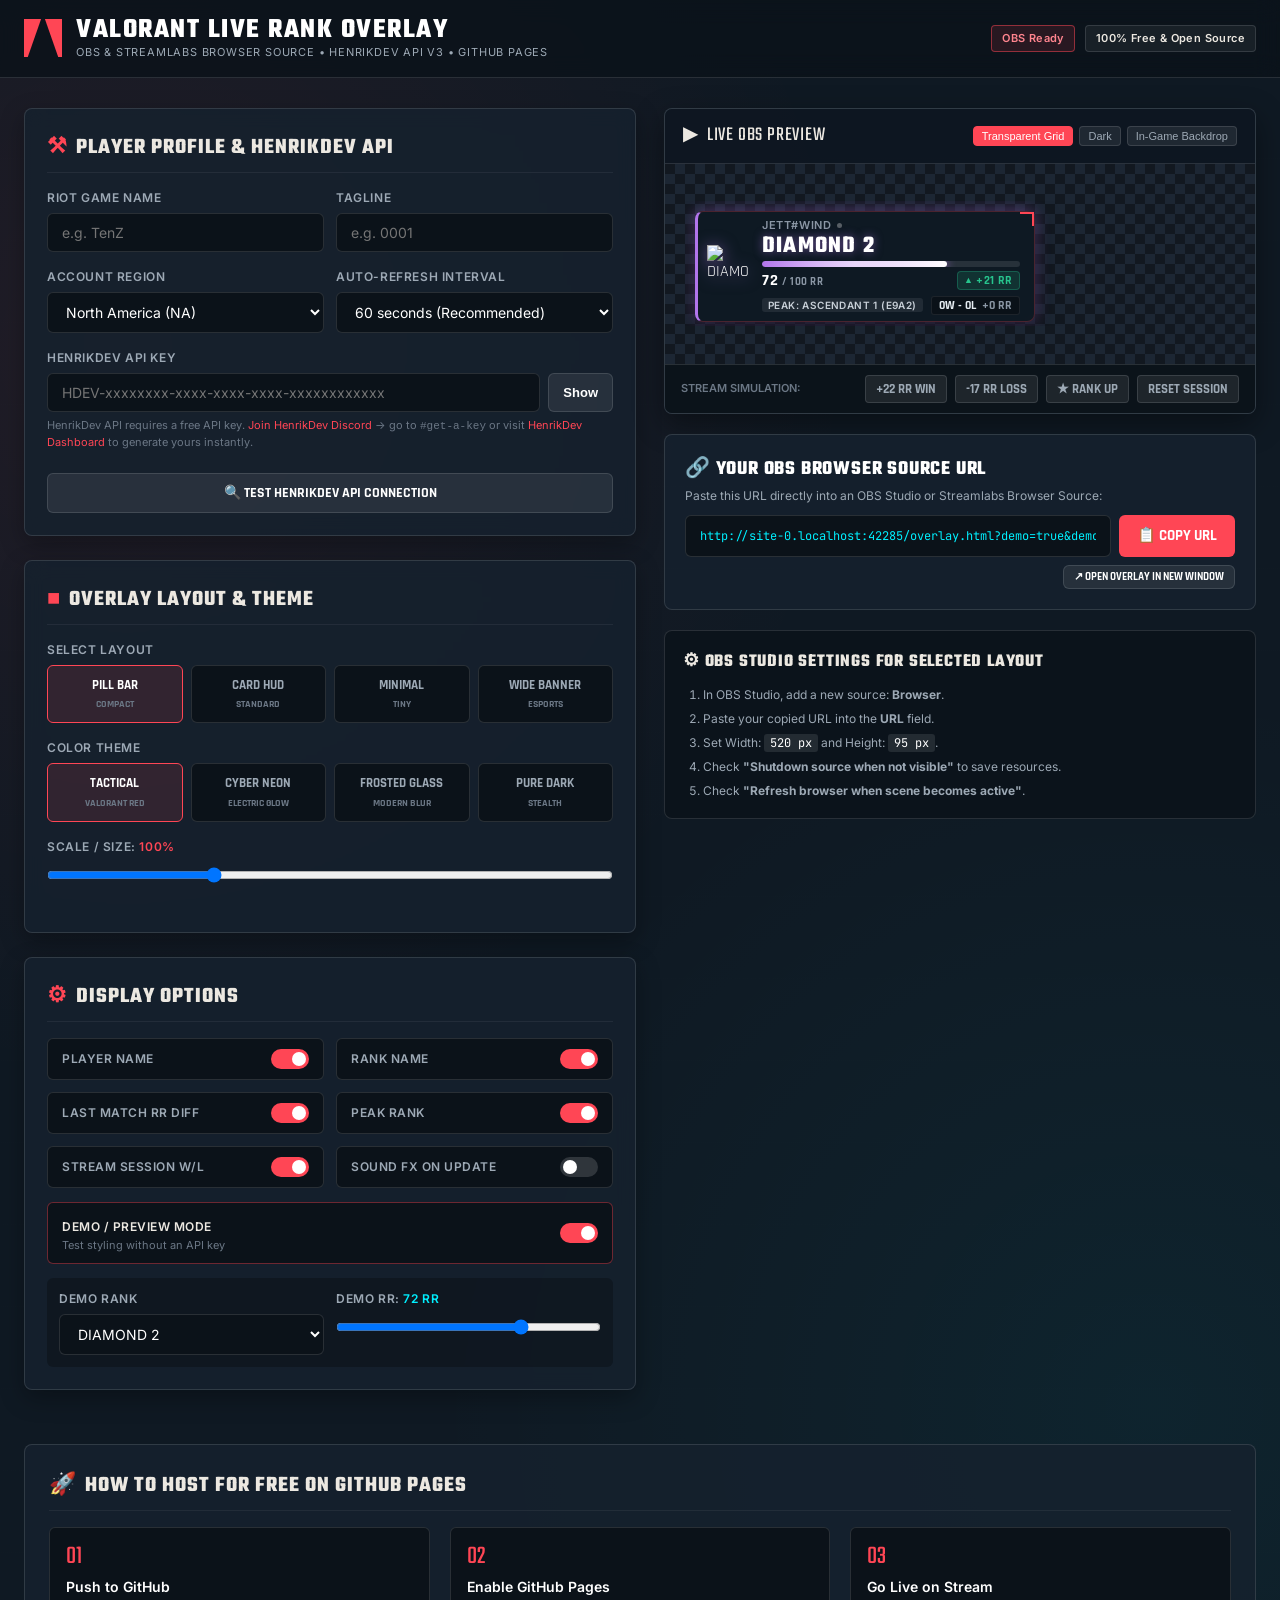
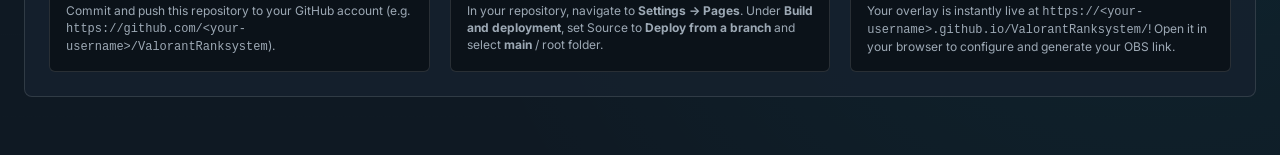
==== index.html @ 6045803f "Initial commit: Valorant live rank overlay for GitHub Pages" ====
<!DOCTYPE html>
<html lang="en">
<head>
  <meta charset="UTF-8">
  <meta name="viewport" content="width=device-width, initial-scale=1.0">
  <title>Valorant Live Rank Overlay - OBS Stream Setup</title>
  <link rel="stylesheet" href="css/dashboard.css">
</head>
<body>

  <!-- Top Navigation Header -->
  <header class="app-header">
    <div class="header-container">
      <div class="brand-group">
        <div class="brand-icon"></div>
        <div class="brand-text">
          <h1>VALORANT LIVE RANK OVERLAY</h1>
          <p>OBS & Streamlabs Browser Source &bull; HenrikDev API v3 &bull; GitHub Pages</p>
        </div>
      </div>
      <div class="header-badges">
        <span class="badge-tag highlight">OBS Ready</span>
        <span class="badge-tag">100% Free & Open Source</span>
      </div>
    </div>
  </header>

  <!-- Main Dashboard Layout -->
  <main class="dashboard-grid">
    
    <!-- LEFT COLUMN: SETTINGS & CUSTOMIZATION -->
    <div class="settings-column">

      <!-- Section 1: Player Profile & API Key -->
      <section class="card-section">
        <h2 class="card-title">
          <span class="card-title-icon">&#9874;</span> Player Profile &amp; HenrikDev API
        </h2>

        <div class="form-row">
          <div class="form-group">
            <label class="form-label" for="input-name">Riot Game Name</label>
            <input type="text" id="input-name" class="form-input" placeholder="e.g. TenZ" autocomplete="off">
          </div>
          <div class="form-group">
            <label class="form-label" for="input-tag">Tagline</label>
            <input type="text" id="input-tag" class="form-input" placeholder="e.g. 0001" autocomplete="off">
          </div>
        </div>

        <div class="form-row">
          <div class="form-group">
            <label class="form-label" for="select-region">Account Region</label>
            <select id="select-region" class="form-select">
              <option value="na" selected>North America (NA)</option>
              <option value="eu">Europe (EU)</option>
              <option value="ap">Asia Pacific (AP)</option>
              <option value="kr">Korea (KR)</option>
              <option value="latam">Latin America (LATAM)</option>
              <option value="br">Brazil (BR)</option>
            </select>
          </div>
          <div class="form-group">
            <label class="form-label" for="select-refresh">Auto-Refresh Interval</label>
            <select id="select-refresh" class="form-select">
              <option value="30">30 seconds (Fast)</option>
              <option value="60" selected>60 seconds (Recommended)</option>
              <option value="120">2 minutes</option>
              <option value="300">5 minutes</option>
            </select>
          </div>
        </div>

        <div class="form-group">
          <label class="form-label" for="input-key">HenrikDev API Key</label>
          <div class="input-with-button">
            <input type="password" id="input-key" class="form-input" placeholder="HDEV-xxxxxxxx-xxxx-xxxx-xxxx-xxxxxxxxxxxx" autocomplete="off">
            <button type="button" id="btn-toggle-key" class="input-btn">Show</button>
          </div>
          <span class="input-hint">
            HenrikDev API requires a free API key. 
            <a href="https://discord.gg/X3GaVkX2YN" target="_blank" rel="noopener">Join HenrikDev Discord</a> &rarr; go to <code>#get-a-key</code> or visit 
            <a href="https://api.henrikdev.xyz/dashboard/" target="_blank" rel="noopener">HenrikDev Dashboard</a> to generate yours instantly.
          </span>
        </div>

        <button type="button" id="btn-test-api" class="btn-secondary" style="width: 100%; margin-top: 6px;">
          &#128269; Test HenrikDev API Connection
        </button>

        <div id="test-status-box" class="test-status-box"></div>
      </section>

      <!-- Section 2: Layout & Theme -->
      <section class="card-section">
        <h2 class="card-title">
          <span class="card-title-icon">&#9632;</span> Overlay Layout &amp; Theme
        </h2>

        <div class="form-group">
          <label class="form-label">Select Layout</label>
          <div class="radio-cards-grid">
            <label class="radio-card">
              <input type="radio" name="layout" value="pill" checked>
              <div class="radio-card-content">
                <span>Pill Bar</span>
                <span class="radio-card-desc">Compact</span>
              </div>
            </label>
            <label class="radio-card">
              <input type="radio" name="layout" value="card">
              <div class="radio-card-content">
                <span>Card HUD</span>
                <span class="radio-card-desc">Standard</span>
              </div>
            </label>
            <label class="radio-card">
              <input type="radio" name="layout" value="minimal">
              <div class="radio-card-content">
                <span>Minimal</span>
                <span class="radio-card-desc">Tiny</span>
              </div>
            </label>
            <label class="radio-card">
              <input type="radio" name="layout" value="wide">
              <div class="radio-card-content">
                <span>Wide Banner</span>
                <span class="radio-card-desc">Esports</span>
              </div>
            </label>
          </div>
        </div>

        <div class="form-group">
          <label class="form-label">Color Theme</label>
          <div class="radio-cards-grid">
            <label class="radio-card">
              <input type="radio" name="theme" value="tactical" checked>
              <div class="radio-card-content">
                <span>Tactical</span>
                <span class="radio-card-desc">Valorant Red</span>
              </div>
            </label>
            <label class="radio-card">
              <input type="radio" name="theme" value="neon">
              <div class="radio-card-content">
                <span>Cyber Neon</span>
                <span class="radio-card-desc">Electric Glow</span>
              </div>
            </label>
            <label class="radio-card">
              <input type="radio" name="theme" value="glass">
              <div class="radio-card-content">
                <span>Frosted Glass</span>
                <span class="radio-card-desc">Modern Blur</span>
              </div>
            </label>
            <label class="radio-card">
              <input type="radio" name="theme" value="dark">
              <div class="radio-card-content">
                <span>Pure Dark</span>
                <span class="radio-card-desc">Stealth</span>
              </div>
            </label>
          </div>
        </div>

        <div class="form-group">
          <label class="form-label" for="slider-scale">Scale / Size: <span id="scale-display" style="color: var(--val-red);">100%</span></label>
          <input type="range" id="slider-scale" min="0.8" max="1.5" step="0.05" value="1.0" class="form-input" style="padding: 4px;">
        </div>
      </section>

      <!-- Section 3: Elements Display Toggles -->
      <section class="card-section">
        <h2 class="card-title">
          <span class="card-title-icon">&#9881;</span> Display Options
        </h2>

        <div class="toggle-grid">
          <div class="toggle-item">
            <span class="toggle-label">Player Name</span>
            <label class="switch">
              <input type="checkbox" id="toggle-name" checked>
              <span class="slider"></span>
            </label>
          </div>

          <div class="toggle-item">
            <span class="toggle-label">Rank Name</span>
            <label class="switch">
              <input type="checkbox" id="toggle-rank-name" checked>
              <span class="slider"></span>
            </label>
          </div>

          <div class="toggle-item">
            <span class="toggle-label">Last Match RR Diff</span>
            <label class="switch">
              <input type="checkbox" id="toggle-delta" checked>
              <span class="slider"></span>
            </label>
          </div>

          <div class="toggle-item">
            <span class="toggle-label">Peak Rank</span>
            <label class="switch">
              <input type="checkbox" id="toggle-peak" checked>
              <span class="slider"></span>
            </label>
          </div>

          <div class="toggle-item">
            <span class="toggle-label">Stream Session W/L</span>
            <label class="switch">
              <input type="checkbox" id="toggle-session" checked>
              <span class="slider"></span>
            </label>
          </div>

          <div class="toggle-item">
            <span class="toggle-label">Sound FX on Update</span>
            <label class="switch">
              <input type="checkbox" id="toggle-sound">
              <span class="slider"></span>
            </label>
          </div>
        </div>

        <!-- Demo Mode Toggle & Sub-options -->
        <div class="toggle-item" style="margin-top: 14px; border-color: rgba(255, 70, 85, 0.4);">
          <div>
            <span class="toggle-label" style="color: var(--val-cream);">Demo / Preview Mode</span>
            <span class="input-hint" style="margin: 0;">Test styling without an API key</span>
          </div>
          <label class="switch">
            <input type="checkbox" id="toggle-demo" checked>
            <span class="slider"></span>
          </label>
        </div>

        <div id="demo-controls-group" style="margin-top: 14px; background: rgba(0,0,0,0.25); padding: 12px; border-radius: 6px;">
          <div class="form-row">
            <div class="form-group" style="margin-bottom: 0;">
              <label class="form-label" for="select-demo-tier">Demo Rank</label>
              <select id="select-demo-tier" class="form-select"></select>
            </div>
            <div class="form-group" style="margin-bottom: 0;">
              <label class="form-label" for="slider-demo-rr">Demo RR: <span id="demo-rr-display" style="color: var(--accent-cyan);">72 RR</span></label>
              <input type="range" id="slider-demo-rr" min="0" max="100" value="72" class="form-input" style="padding: 4px;">
            </div>
          </div>
        </div>
      </section>

    </div>

    <!-- RIGHT COLUMN: LIVE STREAMER PREVIEW & OBS URL -->
    <div class="preview-column">
      <div class="preview-sticky">
        
        <!-- Live Preview Container -->
        <div class="preview-wrapper">
          <div class="preview-header">
            <div class="preview-title">
              <span>&#9654;</span> LIVE OBS PREVIEW
            </div>
            <div class="preview-bg-toggles">
              <button type="button" class="preview-bg-btn active" data-bg="checker">Transparent Grid</button>
              <button type="button" class="preview-bg-btn" data-bg="dark">Dark</button>
              <button type="button" class="preview-bg-btn" data-bg="game">In-Game Backdrop</button>
            </div>
          </div>

          <div id="preview-canvas" class="preview-canvas bg-checker">
            <!-- Overlay Preview Frame -->
            <iframe id="preview-iframe" src="overlay.html?demo=true" style="border: none; background: transparent; overflow: hidden;" scrolling="no"></iframe>
          </div>

          <!-- Simulation Actions -->
          <div class="sim-toolbar">
            <span style="font-size: 11px; text-transform: uppercase; color: var(--text-muted); font-weight: 600;">Stream Simulation:</span>
            <div class="sim-btn-group">
              <button type="button" id="btn-sim-gain" class="sim-btn" title="Simulate +22 RR Match Win">+22 RR Win</button>
              <button type="button" id="btn-sim-loss" class="sim-btn" title="Simulate -17 RR Match Loss">-17 RR Loss</button>
              <button type="button" id="btn-sim-rankup" class="sim-btn" title="Simulate Rank Up Celebration">&#9733; Rank Up</button>
              <button type="button" id="btn-reset-session" class="sim-btn" title="Reset Session Stats">Reset Session</button>
            </div>
          </div>
        </div>

        <!-- Generated OBS Browser Source URL Box -->
        <div class="url-generator-box">
          <h3 style="font-family: 'Teko', sans-serif; font-size: 20px; text-transform: uppercase; letter-spacing: 0.8px;">
            &#128279; Your OBS Browser Source URL
          </h3>
          <p style="font-size: 12px; color: var(--text-secondary); margin-top: 2px;">
            Paste this URL directly into an OBS Studio or Streamlabs Browser Source:
          </p>
          <div class="url-display-wrap">
            <input type="text" id="generated-url" class="url-input" readonly value="">
            <button type="button" id="btn-copy-url" class="copy-btn">&#128203; Copy URL</button>
          </div>
          <div style="display: flex; justify-content: flex-end; margin-top: 8px;">
            <button type="button" id="btn-open-tab" class="btn-secondary" style="font-size: 11px; padding: 4px 10px;">
              &#8599; Open Overlay in New Window
            </button>
          </div>
        </div>

        <!-- OBS Setup Quick Guide -->
        <div class="obs-guide-box">
          <h4>&#9881; OBS Studio Settings for Selected Layout</h4>
          <ol class="obs-steps-list">
            <li>In OBS Studio, add a new source: <strong>Browser</strong>.</li>
            <li>Paste your copied URL into the <strong>URL</strong> field.</li>
            <li>Set Width: <code id="obs-width-text">520 px</code> and Height: <code id="obs-height-text">95 px</code>.</li>
            <li>Check <strong>"Shutdown source when not visible"</strong> to save resources.</li>
            <li>Check <strong>"Refresh browser when scene becomes active"</strong>.</li>
          </ol>
        </div>

      </div>
    </div>

  </main>

  <!-- BOTTOM: GITHUB PAGES DEPLOYMENT GUIDE -->
  <section class="deploy-section">
    <div class="deploy-card">
      <h2 class="card-title">
        <span class="card-title-icon">&#128640;</span> How to Host for Free on GitHub Pages
      </h2>
      <div class="deploy-grid">
        <div class="deploy-step">
          <div class="step-num">01</div>
          <h4>Push to GitHub</h4>
          <p>Commit and push this repository to your GitHub account (e.g. <code>https://github.com/&lt;your-username&gt;/ValorantRanksystem</code>).</p>
        </div>
        <div class="deploy-step">
          <div class="step-num">02</div>
          <h4>Enable GitHub Pages</h4>
          <p>In your repository, navigate to <strong>Settings &rarr; Pages</strong>. Under <strong>Build and deployment</strong>, set Source to <strong>Deploy from a branch</strong> and select <strong>main</strong> / root folder.</p>
        </div>
        <div class="deploy-step">
          <div class="step-num">03</div>
          <h4>Go Live on Stream</h4>
          <p>Your overlay is instantly live at <code>https://&lt;your-username&gt;.github.io/ValorantRanksystem/</code>! Open it in your browser to configure and generate your OBS link.</p>
        </div>
      </div>
    </div>
  </section>

  <!-- Scripts -->
  <script src="js/api.js"></script>
  <script src="js/dashboard.js"></script>
</body>
</html>
---- css/dashboard.css ----
/* ==========================================================================
   Valorant Rank Overlay - Configuration Dashboard Stylesheet
   ========================================================================== */

@import url('https://fonts.googleapis.com/css2?family=Rajdhani:wght@500;600;700&family=Teko:wght@600;700&family=Inter:wght@400;500;600;700&family=JetBrains+Mono:wght@400;600&display=swap');

:root {
  --bg-primary: #0f1923;
  --bg-secondary: #172430;
  --bg-card: rgba(22, 34, 46, 0.85);
  --bg-input: #0b1219;
  --val-red: #ff4655;
  --val-red-hover: #ff5e6b;
  --val-cream: #ece8e1;
  --val-border: rgba(255, 255, 255, 0.12);
  --val-border-active: rgba(255, 70, 85, 0.6);
  --text-primary: #ffffff;
  --text-secondary: #9da9b5;
  --text-muted: #6b7785;
  --accent-cyan: #00f0ff;
  --accent-green: #27c48d;
  --radius: 8px;
}

* {
  box-sizing: border-box;
  margin: 0;
  padding: 0;
}

body {
  background-color: var(--bg-primary);
  background-image: 
    radial-gradient(circle at 10% 20%, rgba(255, 70, 85, 0.08) 0%, transparent 40%),
    radial-gradient(circle at 90% 80%, rgba(0, 240, 255, 0.05) 0%, transparent 40%),
    linear-gradient(rgba(15, 25, 35, 0.94), rgba(15, 25, 35, 0.94)),
    repeating-linear-gradient(0deg, transparent, transparent 40px, rgba(255, 255, 255, 0.015) 40px, rgba(255, 255, 255, 0.015) 41px);
  color: var(--text-primary);
  font-family: 'Inter', sans-serif;
  line-height: 1.5;
  min-height: 100vh;
  padding-bottom: 60px;
}

/* Header */
.app-header {
  border-bottom: 1px solid var(--val-border);
  background: rgba(11, 18, 25, 0.8);
  backdrop-filter: blur(12px);
  position: sticky;
  top: 0;
  z-index: 100;
  padding: 16px 0;
}

.header-container {
  max-width: 1300px;
  margin: 0 auto;
  padding: 0 24px;
  display: flex;
  justify-content: space-between;
  align-items: center;
}

.brand-group {
  display: flex;
  align-items: center;
  gap: 14px;
}

.brand-icon {
  width: 38px;
  height: 38px;
  background: var(--val-red);
  mask: url("data:image/svg+xml,%3Csvg viewBox='0 0 100 100' xmlns='http://www.w3.org/2000/svg'%3E%3Cpolygon points='0,0 45,0 10,100 0,100'/%3E%3Cpolygon points='55,0 100,0 100,100 90,100'/%3E%3C/svg%3E") no-repeat center;
  -webkit-mask: url("data:image/svg+xml,%3Csvg viewBox='0 0 100 100' xmlns='http://www.w3.org/2000/svg'%3E%3Cpolygon points='0,0 45,0 10,100 0,100'/%3E%3Cpolygon points='55,0 100,0 100,100 90,100'/%3E%3C/svg%3E") no-repeat center;
}

.brand-text h1 {
  font-family: 'Teko', sans-serif;
  font-size: 28px;
  letter-spacing: 1.5px;
  line-height: 1;
  text-transform: uppercase;
  color: var(--text-primary);
}

.brand-text p {
  font-size: 11px;
  text-transform: uppercase;
  letter-spacing: 0.8px;
  color: var(--text-secondary);
}

.header-badges {
  display: flex;
  align-items: center;
  gap: 10px;
}

.badge-tag {
  background: rgba(255, 255, 255, 0.06);
  border: 1px solid var(--val-border);
  padding: 4px 10px;
  border-radius: 4px;
  font-size: 11px;
  font-weight: 600;
  color: var(--val-cream);
  letter-spacing: 0.4px;
}

.badge-tag.highlight {
  border-color: rgba(255, 70, 85, 0.5);
  background: rgba(255, 70, 85, 0.12);
  color: #ff858f;
}

/* Main Container */
.dashboard-grid {
  max-width: 1300px;
  margin: 30px auto 0;
  padding: 0 24px;
  display: grid;
  grid-template-columns: 1.1fr 1fr;
  gap: 28px;
  align-items: start;
}

@media (max-width: 1024px) {
  .dashboard-grid {
    grid-template-columns: 1fr;
  }
}

/* Card Sections */
.card-section {
  background: var(--bg-card);
  border: 1px solid var(--val-border);
  border-radius: var(--radius);
  padding: 22px;
  margin-bottom: 24px;
  backdrop-filter: blur(10px);
  box-shadow: 0 8px 24px rgba(0, 0, 0, 0.3);
}

.card-title {
  font-family: 'Teko', sans-serif;
  font-size: 22px;
  letter-spacing: 1px;
  text-transform: uppercase;
  color: var(--val-cream);
  margin-bottom: 16px;
  display: flex;
  align-items: center;
  gap: 8px;
  border-bottom: 1px solid rgba(255, 255, 255, 0.06);
  padding-bottom: 8px;
}

.card-title-icon {
  color: var(--val-red);
}

/* Form Controls */
.form-group {
  margin-bottom: 16px;
}

.form-label {
  display: block;
  font-size: 12px;
  font-weight: 600;
  text-transform: uppercase;
  letter-spacing: 0.6px;
  color: var(--text-secondary);
  margin-bottom: 6px;
}

.form-row {
  display: grid;
  grid-template-columns: 1fr 1fr;
  gap: 12px;
}

.form-input, .form-select {
  width: 100%;
  background: var(--bg-input);
  border: 1px solid var(--val-border);
  border-radius: 6px;
  padding: 10px 14px;
  color: var(--text-primary);
  font-family: 'Inter', sans-serif;
  font-size: 14px;
  outline: none;
  transition: all 0.2s ease;
}

.form-input:focus, .form-select:focus {
  border-color: var(--val-red);
  box-shadow: 0 0 10px rgba(255, 70, 85, 0.25);
}

.input-with-button {
  display: flex;
  gap: 8px;
}

.input-btn {
  background: rgba(255, 255, 255, 0.08);
  border: 1px solid var(--val-border);
  color: var(--text-primary);
  padding: 0 14px;
  border-radius: 6px;
  cursor: pointer;
  font-size: 13px;
  font-weight: 600;
  transition: all 0.2s ease;
  white-space: nowrap;
}

.input-btn:hover {
  background: rgba(255, 255, 255, 0.15);
}

.input-hint {
  font-size: 11px;
  color: var(--text-muted);
  margin-top: 5px;
  display: block;
}

.input-hint a {
  color: var(--val-red);
  text-decoration: none;
}

.input-hint a:hover {
  text-decoration: underline;
}

/* Radio Cards (Layout & Theme pickers) */
.radio-cards-grid {
  display: grid;
  grid-template-columns: repeat(4, 1fr);
  gap: 8px;
}

@media (max-width: 600px) {
  .radio-cards-grid {
    grid-template-columns: repeat(2, 1fr);
  }
}

.radio-card {
  position: relative;
}

.radio-card input {
  position: absolute;
  opacity: 0;
  pointer-events: none;
}

.radio-card-content {
  background: var(--bg-input);
  border: 1px solid var(--val-border);
  border-radius: 6px;
  padding: 10px 6px;
  text-align: center;
  cursor: pointer;
  transition: all 0.2s ease;
}

.radio-card-content span {
  display: block;
  font-family: 'Rajdhani', sans-serif;
  font-size: 13px;
  font-weight: 700;
  text-transform: uppercase;
  color: var(--text-secondary);
}

.radio-card-desc {
  font-size: 10px !important;
  color: var(--text-muted) !important;
  margin-top: 2px;
}

.radio-card input:checked + .radio-card-content {
  border-color: var(--val-red);
  background: rgba(255, 70, 85, 0.12);
}

.radio-card input:checked + .radio-card-content span {
  color: var(--text-primary);
}

/* Switch / Toggle Controls */
.toggle-grid {
  display: grid;
  grid-template-columns: 1fr 1fr;
  gap: 12px;
}

.toggle-item {
  display: flex;
  align-items: center;
  justify-content: space-between;
  background: var(--bg-input);
  padding: 10px 14px;
  border-radius: 6px;
  border: 1px solid var(--val-border);
}

.toggle-label {
  font-size: 12px;
  font-weight: 600;
  color: var(--text-secondary);
  text-transform: uppercase;
  letter-spacing: 0.5px;
}

/* iOS-style toggle switch */
.switch {
  position: relative;
  display: inline-block;
  width: 38px;
  height: 20px;
}

.switch input {
  opacity: 0;
  width: 0;
  height: 0;
}

.slider {
  position: absolute;
  cursor: pointer;
  top: 0;
  left: 0;
  right: 0;
  bottom: 0;
  background-color: rgba(255, 255, 255, 0.15);
  transition: .3s;
  border-radius: 20px;
}

.slider:before {
  position: absolute;
  content: "";
  height: 14px;
  width: 14px;
  left: 3px;
  bottom: 3px;
  background-color: white;
  transition: .3s;
  border-radius: 50%;
}

input:checked + .slider {
  background-color: var(--val-red);
}

input:checked + .slider:before {
  transform: translateX(18px);
}

/* Buttons */
.btn-primary {
  background: var(--val-red);
  color: #ffffff;
  border: none;
  border-radius: 6px;
  padding: 12px 20px;
  font-family: 'Rajdhani', sans-serif;
  font-size: 16px;
  font-weight: 700;
  text-transform: uppercase;
  letter-spacing: 0.8px;
  cursor: pointer;
  transition: all 0.2s ease;
  width: 100%;
  display: flex;
  align-items: center;
  justify-content: center;
  gap: 8px;
}

.btn-primary:hover {
  background: var(--val-red-hover);
  box-shadow: 0 4px 15px rgba(255, 70, 85, 0.4);
}

.btn-secondary {
  background: rgba(255, 255, 255, 0.08);
  color: var(--text-primary);
  border: 1px solid var(--val-border);
  border-radius: 6px;
  padding: 10px 16px;
  font-family: 'Rajdhani', sans-serif;
  font-size: 14px;
  font-weight: 700;
  text-transform: uppercase;
  cursor: pointer;
  transition: all 0.2s ease;
}

.btn-secondary:hover {
  background: rgba(255, 255, 255, 0.14);
}

/* RIGHT COLUMN - PREVIEW & GENERATOR */
.preview-sticky {
  position: sticky;
  top: 90px;
}

.preview-wrapper {
  background: var(--bg-card);
  border: 1px solid var(--val-border);
  border-radius: var(--radius);
  overflow: hidden;
  box-shadow: 0 10px 30px rgba(0, 0, 0, 0.4);
}

.preview-header {
  display: flex;
  justify-content: space-between;
  align-items: center;
  padding: 12px 18px;
  border-bottom: 1px solid var(--val-border);
  background: rgba(11, 18, 25, 0.6);
}

.preview-title {
  font-family: 'Teko', sans-serif;
  font-size: 20px;
  letter-spacing: 0.8px;
  text-transform: uppercase;
  color: var(--val-cream);
  display: flex;
  align-items: center;
  gap: 8px;
}

.preview-bg-toggles {
  display: flex;
  gap: 6px;
}

.preview-bg-btn {
  background: rgba(255, 255, 255, 0.08);
  border: 1px solid var(--val-border);
  color: var(--text-secondary);
  font-size: 11px;
  padding: 3px 8px;
  border-radius: 4px;
  cursor: pointer;
}

.preview-bg-btn.active {
  background: var(--val-red);
  color: #ffffff;
  border-color: var(--val-red);
}

/* Live Preview Canvas */
.preview-canvas {
  min-height: 200px;
  display: flex;
  align-items: center;
  justify-content: center;
  padding: 30px 20px;
  position: relative;
  overflow: hidden;
  transition: background 0.3s ease;
}

.preview-canvas.bg-checker {
  background-color: #121820;
  background-image: 
    linear-gradient(45deg, #1c2633 25%, transparent 25%),
    linear-gradient(-45deg, #1c2633 25%, transparent 25%),
    linear-gradient(45deg, transparent 75%, #1c2633 75%),
    linear-gradient(-45deg, transparent 75%, #1c2633 75%);
  background-size: 20px 20px;
  background-position: 0 0, 0 10px, 10px -10px, -10px 0px;
}

.preview-canvas.bg-dark {
  background: #080c10;
}

.preview-canvas.bg-game {
  background: radial-gradient(circle at 50% 50%, rgba(255, 70, 85, 0.15) 0%, rgba(15, 25, 35, 0.95) 100%),
              linear-gradient(135deg, #111a24 25%, #0a0f16 75%);
  box-shadow: inset 0 0 80px rgba(0, 0, 0, 0.8);
}

/* Simulation Action Toolbar */
.sim-toolbar {
  padding: 10px 16px;
  background: rgba(11, 18, 25, 0.9);
  border-top: 1px solid var(--val-border);
  display: flex;
  align-items: center;
  justify-content: space-between;
  flex-wrap: wrap;
  gap: 8px;
}

.sim-btn-group {
  display: flex;
  gap: 8px;
}

.sim-btn {
  background: rgba(255, 255, 255, 0.08);
  border: 1px solid var(--val-border);
  color: var(--text-secondary);
  font-family: 'Rajdhani', sans-serif;
  font-size: 13px;
  font-weight: 700;
  text-transform: uppercase;
  padding: 5px 10px;
  border-radius: 4px;
  cursor: pointer;
  transition: all 0.2s ease;
}

.sim-btn:hover {
  background: rgba(255, 255, 255, 0.16);
  color: #ffffff;
}

/* URL Generator Box */
.url-generator-box {
  margin-top: 20px;
  background: var(--bg-card);
  border: 1px solid var(--val-border);
  border-radius: var(--radius);
  padding: 20px;
}

.url-display-wrap {
  display: flex;
  gap: 8px;
  margin-top: 10px;
}

.url-input {
  flex: 1;
  background: var(--bg-input);
  border: 1px solid var(--val-border);
  border-radius: 6px;
  padding: 12px 14px;
  color: var(--accent-cyan);
  font-family: 'JetBrains Mono', monospace;
  font-size: 12px;
  outline: none;
}

.copy-btn {
  background: var(--val-red);
  color: #ffffff;
  border: none;
  border-radius: 6px;
  padding: 0 18px;
  font-family: 'Rajdhani', sans-serif;
  font-size: 15px;
  font-weight: 700;
  text-transform: uppercase;
  cursor: pointer;
  display: flex;
  align-items: center;
  gap: 6px;
  white-space: nowrap;
  transition: all 0.2s ease;
}

.copy-btn:hover {
  background: var(--val-red-hover);
}

.copy-btn.copied {
  background: var(--accent-green);
}

/* OBS Setup Box */
.obs-guide-box {
  margin-top: 20px;
  background: rgba(11, 18, 25, 0.8);
  border: 1px solid var(--val-border);
  border-radius: var(--radius);
  padding: 18px;
}

.obs-guide-box h4 {
  font-family: 'Teko', sans-serif;
  font-size: 18px;
  color: var(--val-cream);
  letter-spacing: 0.8px;
  text-transform: uppercase;
  margin-bottom: 10px;
  display: flex;
  align-items: center;
  gap: 6px;
}

.obs-steps-list {
  list-style: decimal;
  padding-left: 20px;
  font-size: 12px;
  color: var(--text-secondary);
  display: flex;
  flex-direction: column;
  gap: 6px;
}

.obs-steps-list code {
  background: rgba(255, 255, 255, 0.1);
  padding: 1px 6px;
  border-radius: 3px;
  color: #ffffff;
  font-family: 'JetBrains Mono', monospace;
}

/* Test Status Alert */
.test-status-box {
  margin-top: 12px;
  padding: 10px 14px;
  border-radius: 6px;
  font-size: 12px;
  display: none;
}

.test-status-box.success {
  background: rgba(39, 196, 141, 0.15);
  border: 1px solid rgba(39, 196, 141, 0.3);
  color: #27c48d;
}

.test-status-box.error {
  background: rgba(255, 70, 85, 0.15);
  border: 1px solid rgba(255, 70, 85, 0.3);
  color: #ff858f;
}

/* Deployment Guide Section */
.deploy-section {
  max-width: 1300px;
  margin: 30px auto 0;
  padding: 0 24px;
}

.deploy-card {
  background: var(--bg-card);
  border: 1px solid var(--val-border);
  border-radius: var(--radius);
  padding: 24px;
}

.deploy-grid {
  display: grid;
  grid-template-columns: repeat(3, 1fr);
  gap: 20px;
  margin-top: 16px;
}

@media (max-width: 900px) {
  .deploy-grid {
    grid-template-columns: 1fr;
  }
}

.deploy-step {
  background: var(--bg-input);
  border: 1px solid var(--val-border);
  border-radius: 6px;
  padding: 16px;
  position: relative;
}

.step-num {
  font-family: 'Teko', sans-serif;
  font-size: 26px;
  color: var(--val-red);
  line-height: 1;
  margin-bottom: 6px;
}

.deploy-step h4 {
  font-size: 14px;
  font-weight: 600;
  margin-bottom: 6px;
  color: var(--text-primary);
}

.deploy-step p {
  font-size: 12px;
  color: var(--text-secondary);
  line-height: 1.4;
}
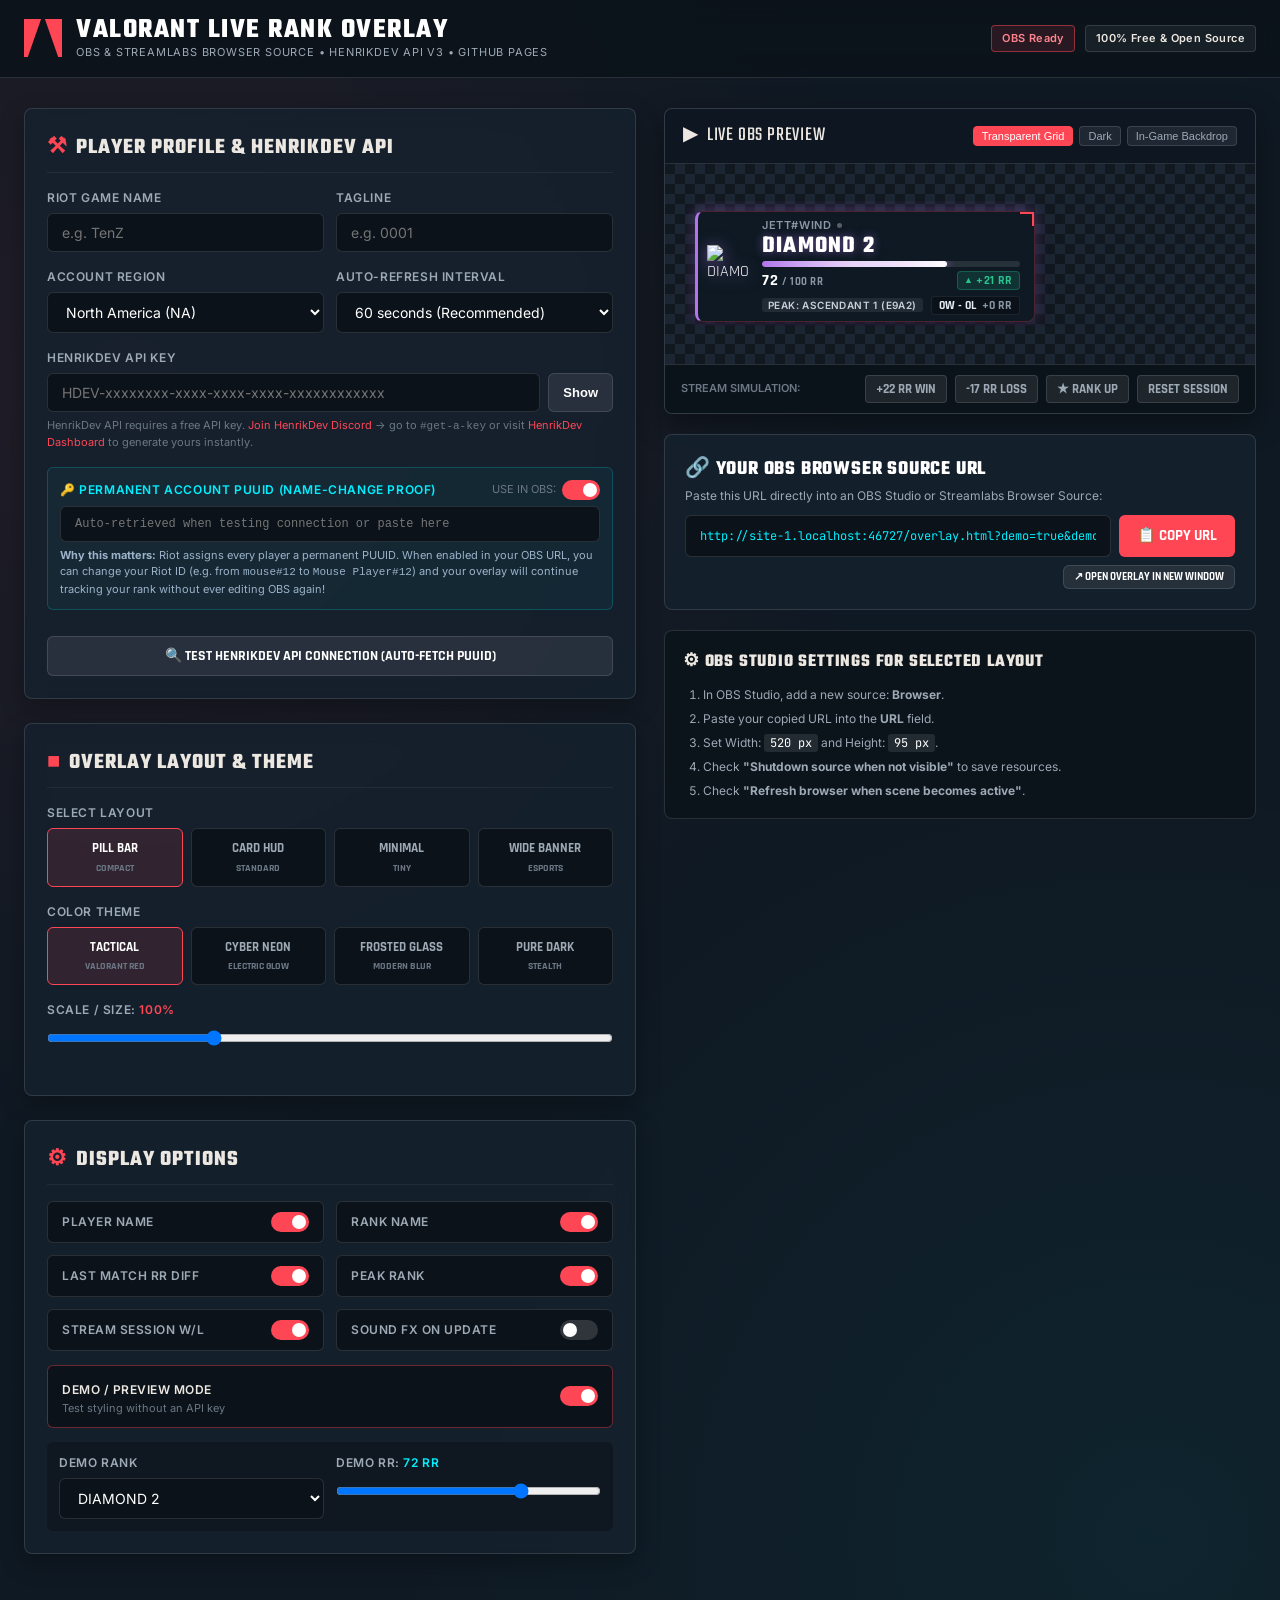
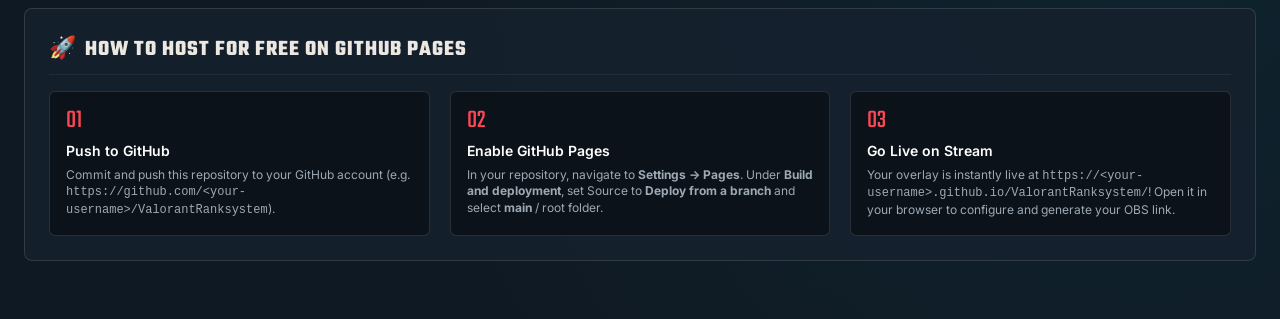
==== commit 9ebce88c: "Add permanent PUUID support for name-change proof tracking" ====
--- a/index.html
+++ b/index.html
@@ -84,8 +84,27 @@
           </span>
         </div>
 
-        <button type="button" id="btn-test-api" class="btn-secondary" style="width: 100%; margin-top: 6px;">
-          &#128269; Test HenrikDev API Connection
+        <div class="form-group" style="margin-top: 10px; background: rgba(0, 240, 255, 0.04); border: 1px solid rgba(0, 240, 255, 0.2); border-radius: 6px; padding: 12px;">
+          <div style="display: flex; justify-content: space-between; align-items: center; margin-bottom: 6px;">
+            <label class="form-label" for="input-puuid" style="color: var(--accent-cyan); margin-bottom: 0;">
+              &#128273; Permanent Account PUUID (Name-Change Proof)
+            </label>
+            <div style="display: flex; align-items: center; gap: 6px;">
+              <span style="font-size: 11px; color: var(--text-muted); text-transform: uppercase;">Use in OBS:</span>
+              <label class="switch">
+                <input type="checkbox" id="toggle-use-puuid" checked>
+                <span class="slider"></span>
+              </label>
+            </div>
+          </div>
+          <input type="text" id="input-puuid" class="form-input" placeholder="Auto-retrieved when testing connection or paste here" autocomplete="off" style="font-size: 12px; font-family: monospace;">
+          <span class="input-hint" style="color: #9cb3c9;">
+            <strong>Why this matters:</strong> Riot assigns every player a permanent PUUID. When enabled in your OBS URL, you can change your Riot ID (e.g. from <code>mouse#12</code> to <code>Mouse Player#12</code>) and your overlay will continue tracking your rank without ever editing OBS again!
+          </span>
+        </div>
+
+        <button type="button" id="btn-test-api" class="btn-secondary" style="width: 100%; margin-top: 10px;">
+          &#128269; Test HenrikDev API Connection (Auto-Fetch PUUID)
         </button>
 
         <div id="test-status-box" class="test-status-box"></div>
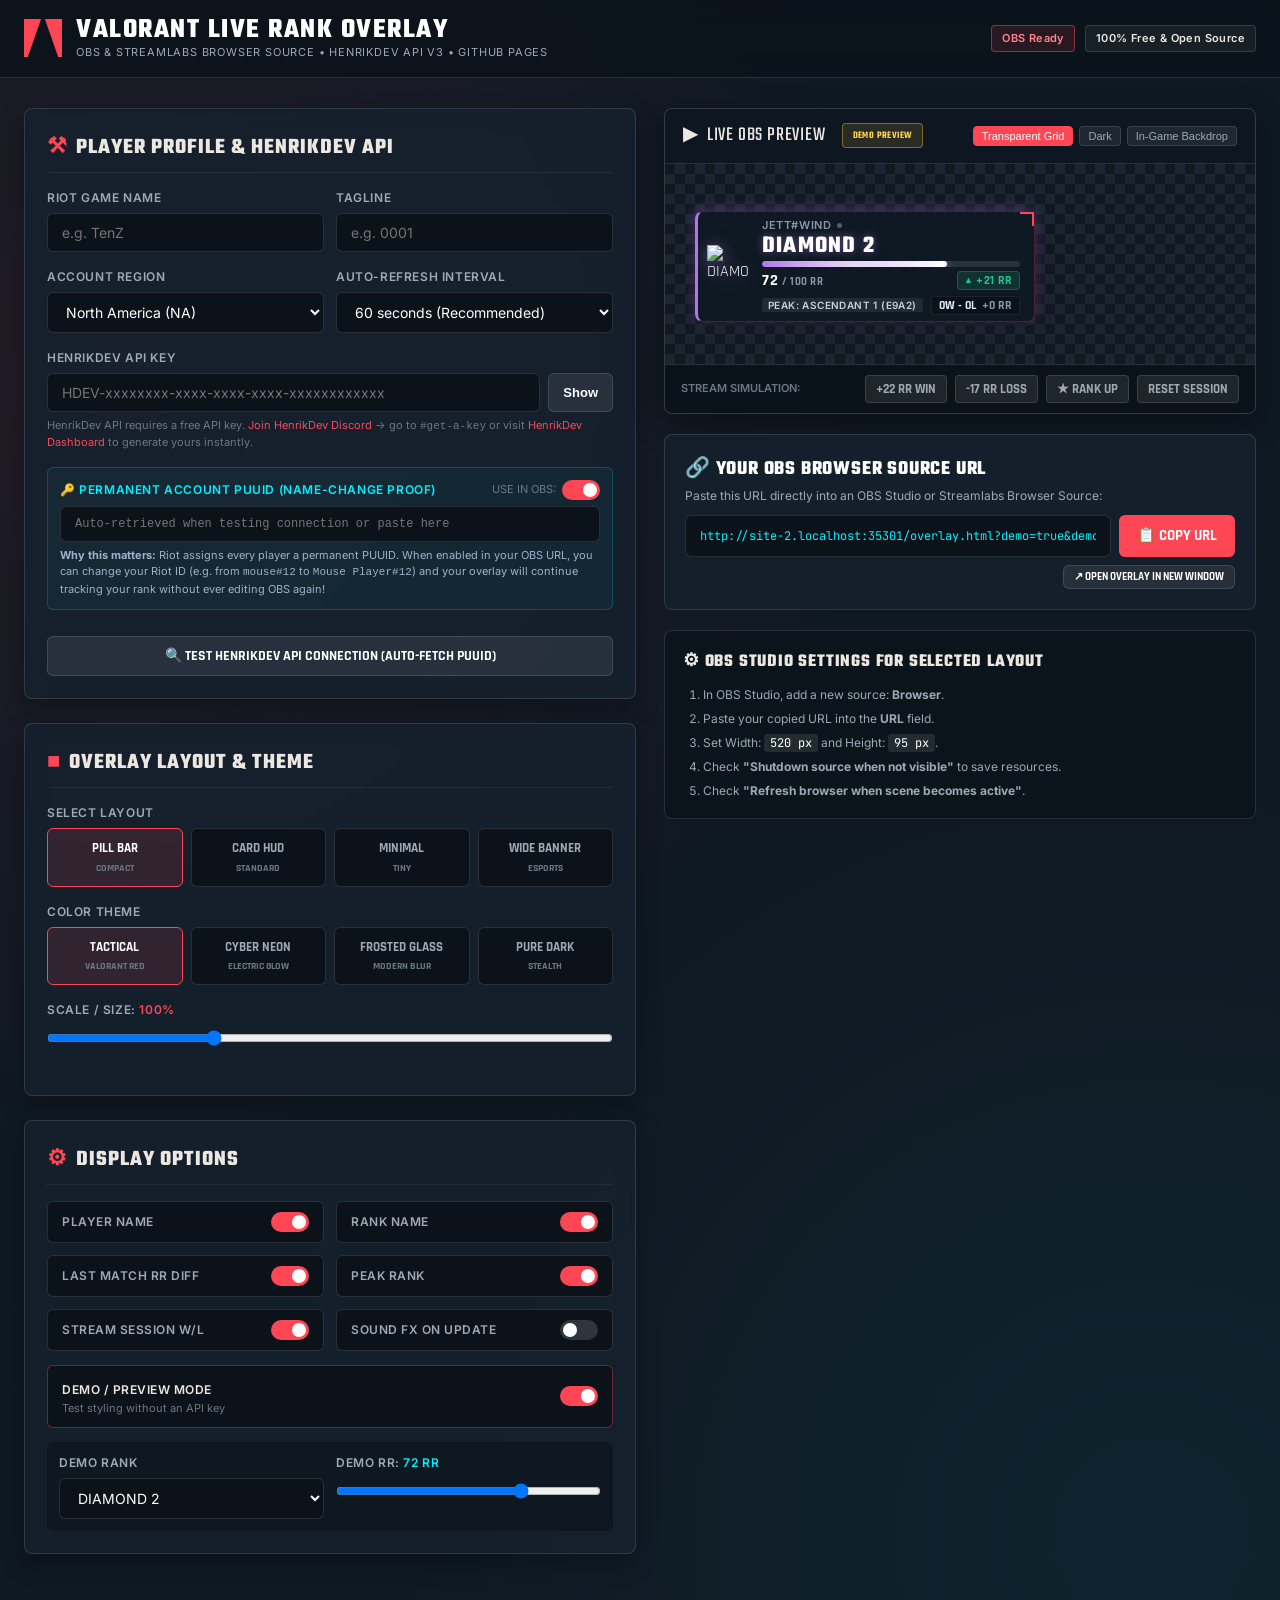
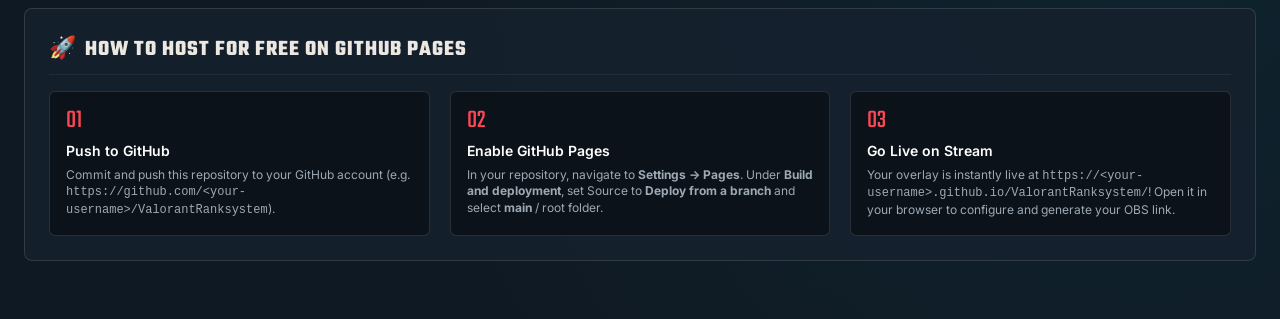
==== commit e3b74eb5: "Auto-switch from Demo to Real Live Preview when API key is added" ====
--- a/index.html
+++ b/index.html
@@ -283,6 +283,7 @@
           <div class="preview-header">
             <div class="preview-title">
               <span>&#9654;</span> LIVE OBS PREVIEW
+              <span id="preview-mode-badge" class="badge-tag highlight" style="font-size: 10px; margin-left: 8px; text-transform: uppercase;">Real Live Preview</span>
             </div>
             <div class="preview-bg-toggles">
               <button type="button" class="preview-bg-btn active" data-bg="checker">Transparent Grid</button>
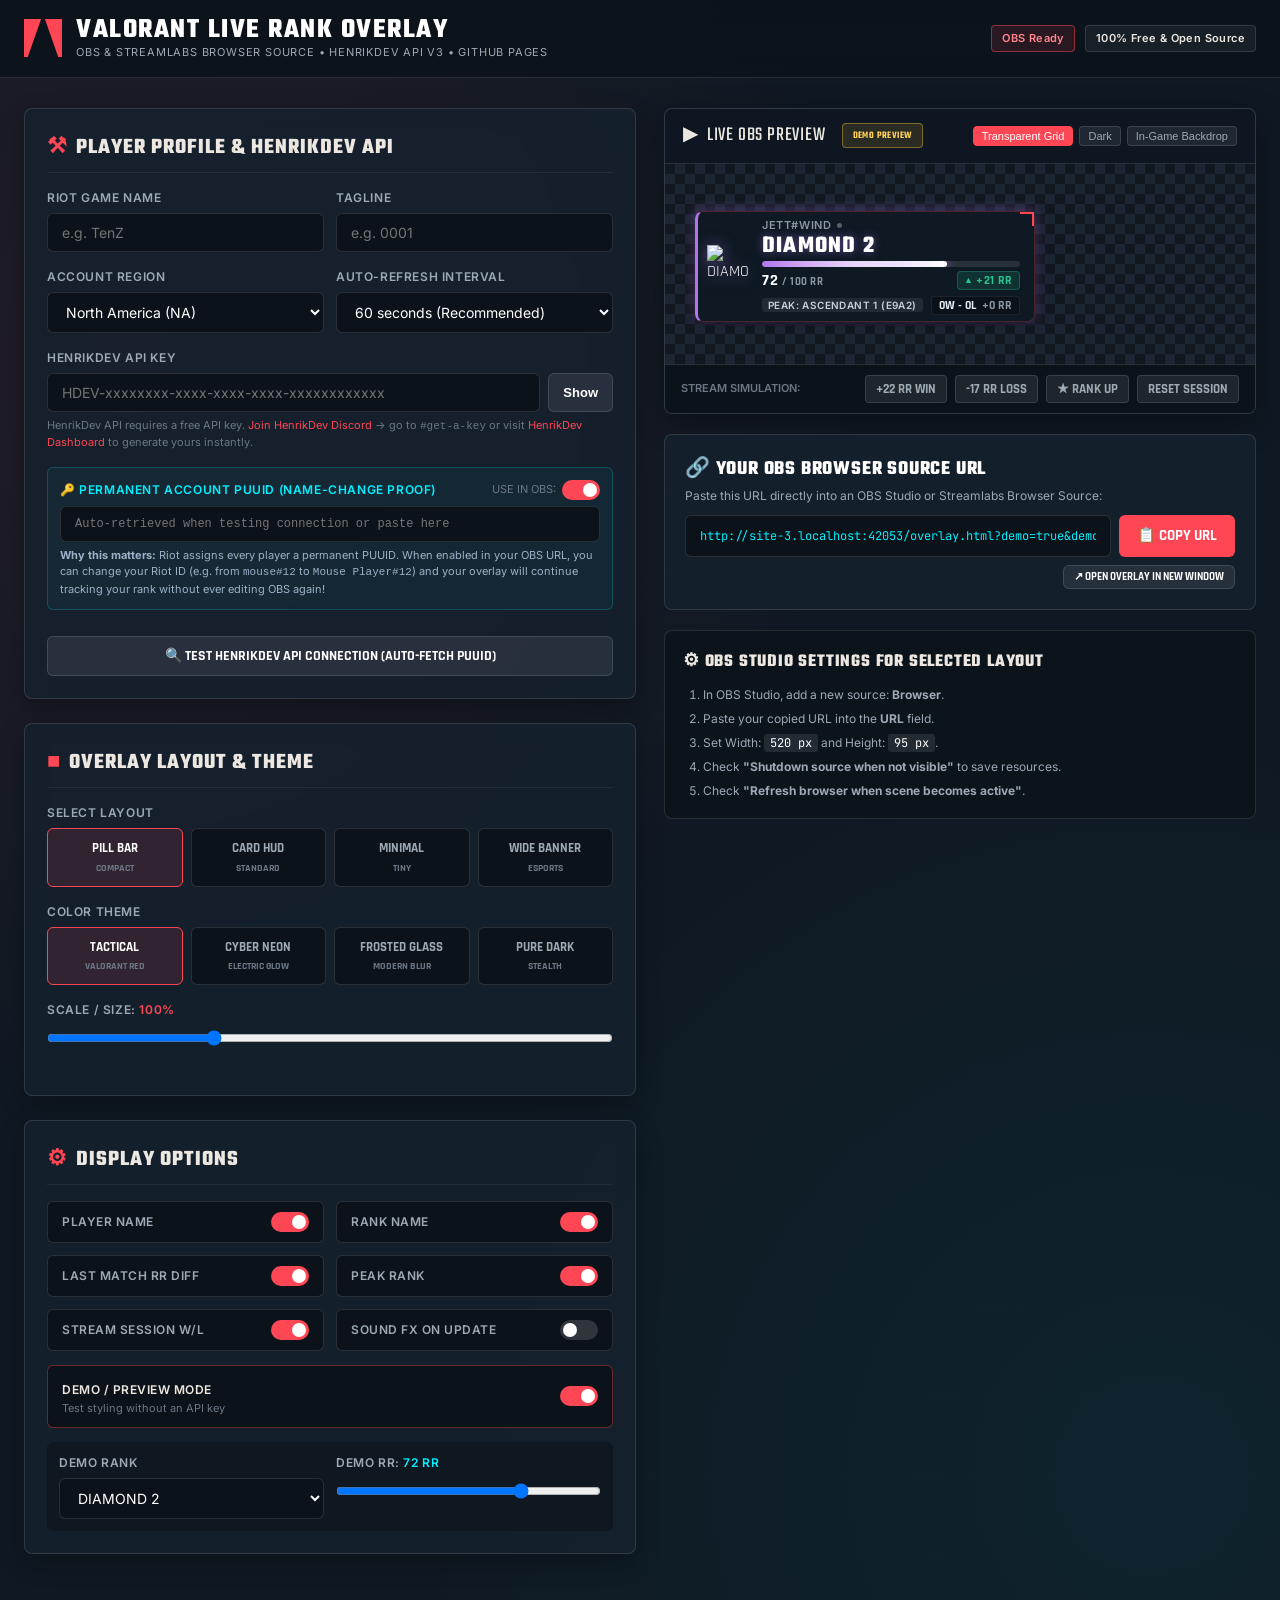
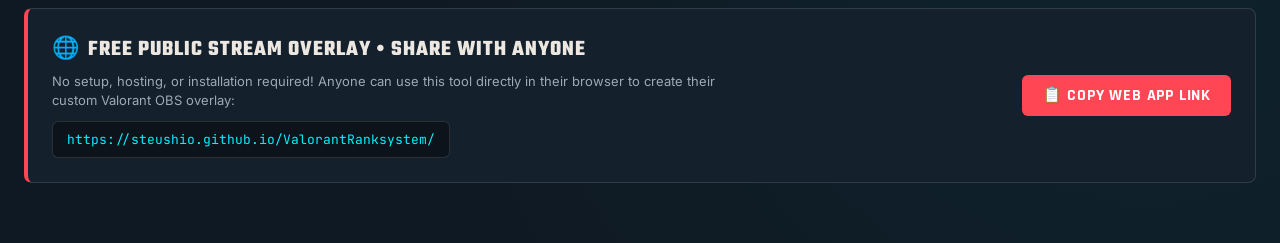
==== commit abe1da4d: "Fix preview stuck on demo, simplify README, and add direct public web app link" ====
--- a/index.html
+++ b/index.html
@@ -345,27 +345,25 @@
 
   </main>
 
-  <!-- BOTTOM: GITHUB PAGES DEPLOYMENT GUIDE -->
+  <!-- BOTTOM: PUBLIC USE LINK & SHARING BANNER -->
   <section class="deploy-section">
-    <div class="deploy-card">
-      <h2 class="card-title">
-        <span class="card-title-icon">&#128640;</span> How to Host for Free on GitHub Pages
-      </h2>
-      <div class="deploy-grid">
-        <div class="deploy-step">
-          <div class="step-num">01</div>
-          <h4>Push to GitHub</h4>
-          <p>Commit and push this repository to your GitHub account (e.g. <code>https://github.com/&lt;your-username&gt;/ValorantRanksystem</code>).</p>
-        </div>
-        <div class="deploy-step">
-          <div class="step-num">02</div>
-          <h4>Enable GitHub Pages</h4>
-          <p>In your repository, navigate to <strong>Settings &rarr; Pages</strong>. Under <strong>Build and deployment</strong>, set Source to <strong>Deploy from a branch</strong> and select <strong>main</strong> / root folder.</p>
-        </div>
-        <div class="deploy-step">
-          <div class="step-num">03</div>
-          <h4>Go Live on Stream</h4>
-          <p>Your overlay is instantly live at <code>https://&lt;your-username&gt;.github.io/ValorantRanksystem/</code>! Open it in your browser to configure and generate your OBS link.</p>
+    <div class="deploy-card" style="border-left: 4px solid var(--val-red); background: rgba(22, 34, 46, 0.95); padding: 24px;">
+      <div style="display: flex; justify-content: space-between; align-items: center; flex-wrap: wrap; gap: 16px;">
+        <div>
+          <h2 class="card-title" style="margin-bottom: 6px; border-bottom: none; padding-bottom: 0;">
+            <span class="card-title-icon">&#127760;</span> Free Public Stream Overlay &bull; Share with Anyone
+          </h2>
+          <p style="font-size: 13px; color: var(--text-secondary); max-width: 700px; margin-top: 4px;">
+            No setup, hosting, or installation required! Anyone can use this tool directly in their browser to create their custom Valorant OBS overlay:
+          </p>
+          <div style="margin-top: 10px; display: inline-flex; align-items: center; gap: 8px; background: rgba(0,0,0,0.4); padding: 8px 14px; border-radius: 6px; border: 1px solid var(--val-border);">
+            <code style="color: var(--accent-cyan); font-family: 'JetBrains Mono', monospace; font-size: 13px;">https://steushio.github.io/ValorantRanksystem/</code>
+          </div>
+        </div>
+        <div>
+          <button type="button" class="btn-primary" onclick="navigator.clipboard.writeText('https://steushio.github.io/ValorantRanksystem/').then(() => alert('Public App Link copied to clipboard!'))" style="width: auto; padding: 10px 20px;">
+            &#128203; Copy Web App Link
+          </button>
         </div>
       </div>
     </div>
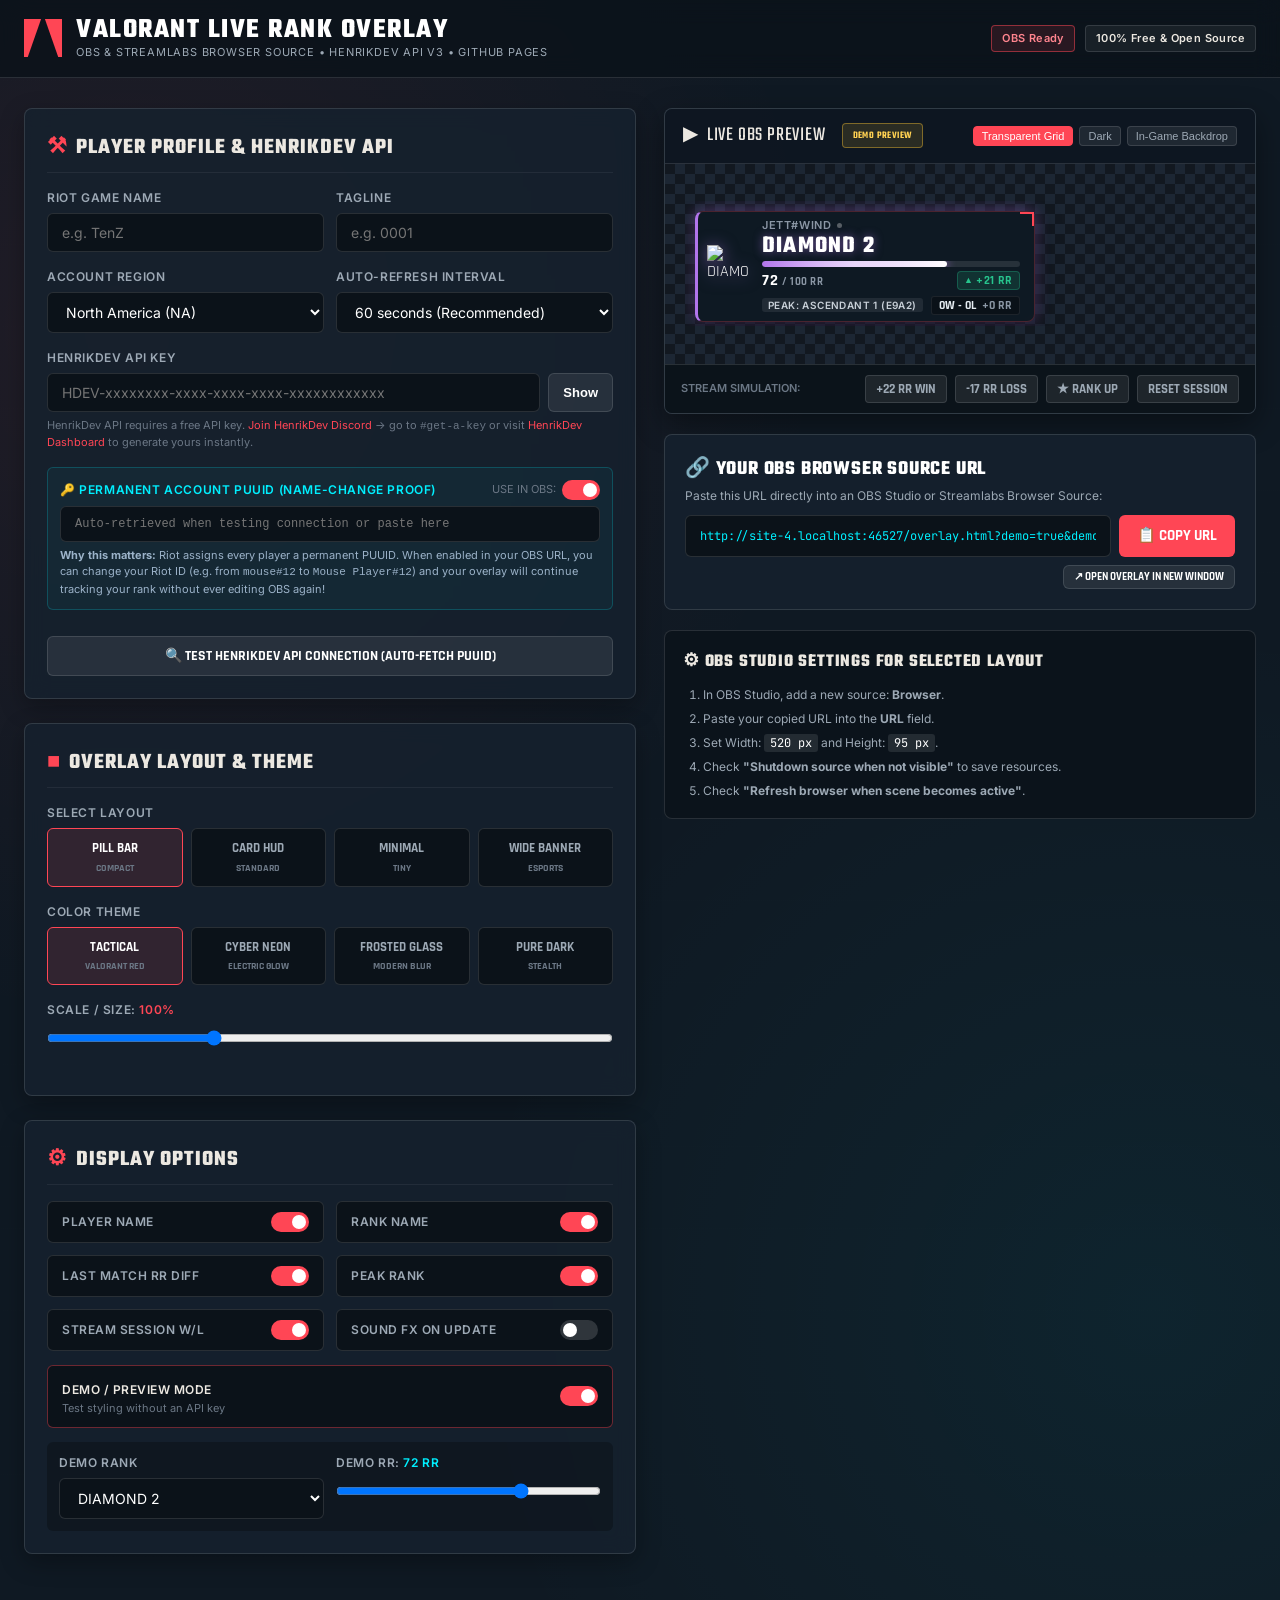
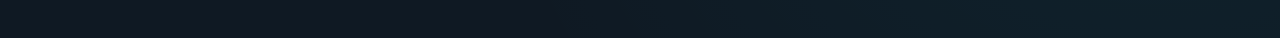
==== commit a8090c00: "Remove hosting instructions section from dashboard" ====
--- a/index.html
+++ b/index.html
@@ -345,30 +345,6 @@
 
   </main>
 
-  <!-- BOTTOM: PUBLIC USE LINK & SHARING BANNER -->
-  <section class="deploy-section">
-    <div class="deploy-card" style="border-left: 4px solid var(--val-red); background: rgba(22, 34, 46, 0.95); padding: 24px;">
-      <div style="display: flex; justify-content: space-between; align-items: center; flex-wrap: wrap; gap: 16px;">
-        <div>
-          <h2 class="card-title" style="margin-bottom: 6px; border-bottom: none; padding-bottom: 0;">
-            <span class="card-title-icon">&#127760;</span> Free Public Stream Overlay &bull; Share with Anyone
-          </h2>
-          <p style="font-size: 13px; color: var(--text-secondary); max-width: 700px; margin-top: 4px;">
-            No setup, hosting, or installation required! Anyone can use this tool directly in their browser to create their custom Valorant OBS overlay:
-          </p>
-          <div style="margin-top: 10px; display: inline-flex; align-items: center; gap: 8px; background: rgba(0,0,0,0.4); padding: 8px 14px; border-radius: 6px; border: 1px solid var(--val-border);">
-            <code style="color: var(--accent-cyan); font-family: 'JetBrains Mono', monospace; font-size: 13px;">https://steushio.github.io/ValorantRanksystem/</code>
-          </div>
-        </div>
-        <div>
-          <button type="button" class="btn-primary" onclick="navigator.clipboard.writeText('https://steushio.github.io/ValorantRanksystem/').then(() => alert('Public App Link copied to clipboard!'))" style="width: auto; padding: 10px 20px;">
-            &#128203; Copy Web App Link
-          </button>
-        </div>
-      </div>
-    </div>
-  </section>
-
   <!-- Scripts -->
   <script src="js/api.js"></script>
   <script src="js/dashboard.js"></script>
